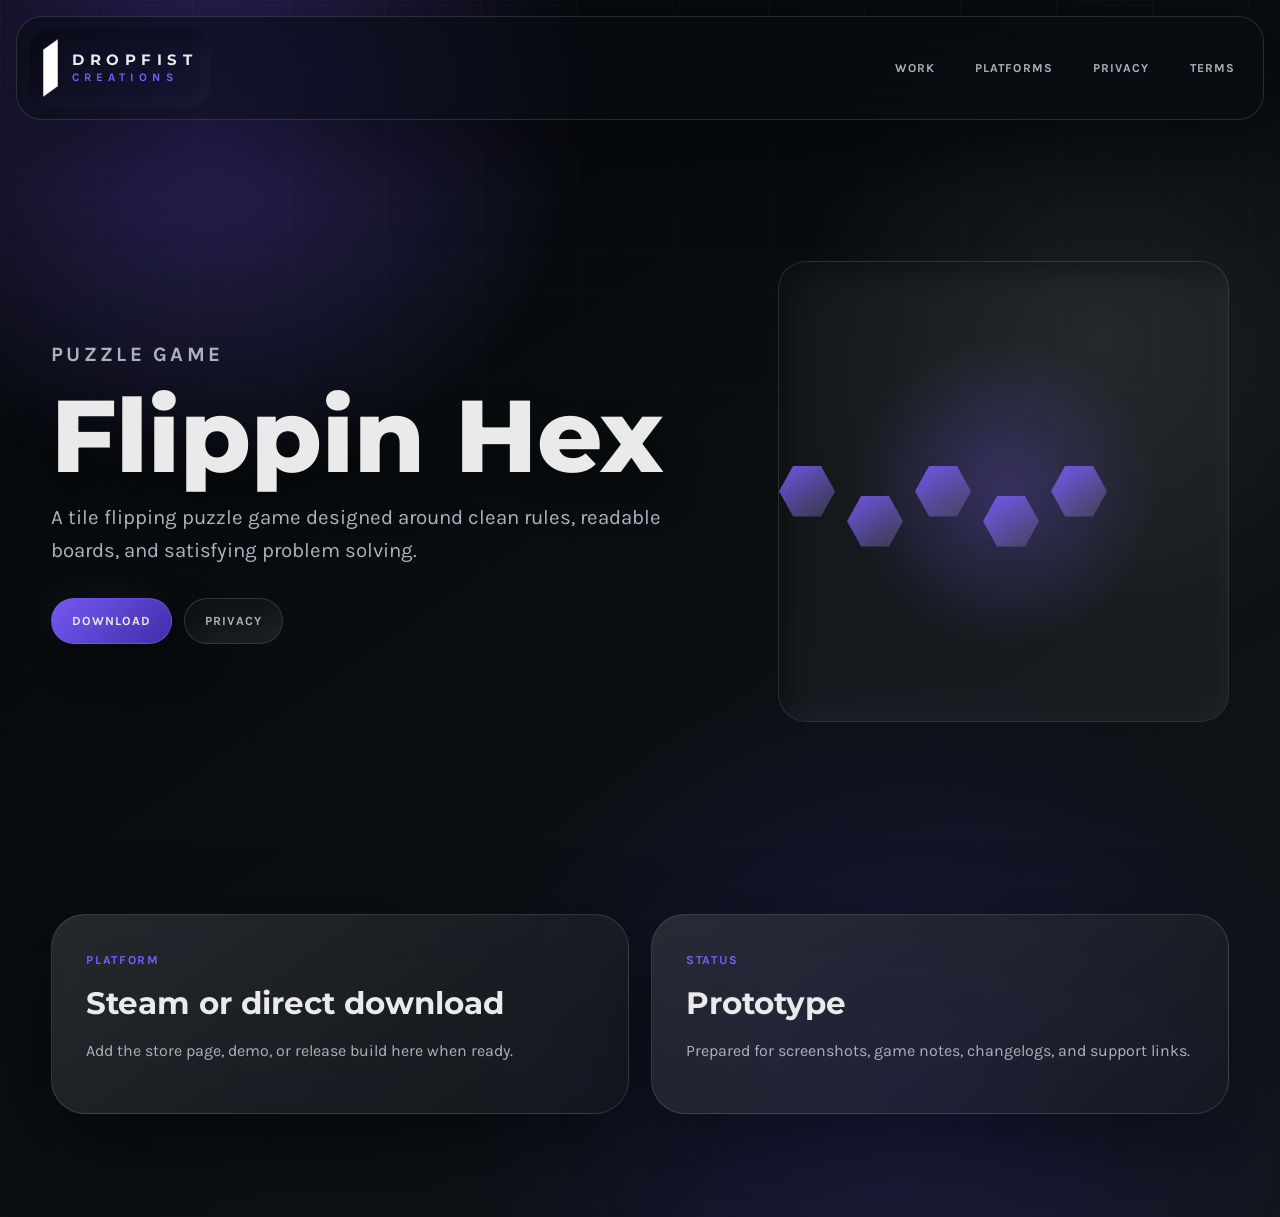
==== flippin-hex.html @ a6e9f721 "Created fresh Dropfist Creations website - Built a new static GitHub Pages site for the Dropfist Cre" ====
<!DOCTYPE html>
<html lang="en">
<head>
  <meta charset="UTF-8" />
  <meta name="viewport" content="width=device-width, initial-scale=1.0" />
  <meta name="description" content="Flippin Hex is a Dropfist Creations tile flipping puzzle game." />
  <title>Flippin Hex | Dropfist Creations</title>
  <link rel="preconnect" href="https://fonts.googleapis.com" />
  <link rel="preconnect" href="https://fonts.gstatic.com" crossorigin />
  <link href="https://fonts.googleapis.com/css2?family=Karla:wght@400;500;600;700&family=Montserrat:wght@500;600;700;800&display=swap" rel="stylesheet" />
  <link rel="stylesheet" href="styles.css" />
</head>
<body>
  <header class="site-header">
    <a class="brand" href="index.html#top" aria-label="Dropfist Creations home"><img src="assets/dropfist-creations-logo.svg" alt="" /><span><strong>Dropfist</strong><small>Creations</small></span></a>
    <nav class="desktop-nav" aria-label="Main navigation"><a href="index.html#work">Work</a><a href="index.html#release-paths">Platforms</a><a href="privacy.html">Privacy</a><a href="terms.html">Terms</a></nav>
    <details class="mobile-nav"><summary aria-label="Open navigation"><span></span><span></span><span></span></summary><div><a href="index.html#work">Work</a><a href="index.html#release-paths">Platforms</a><a href="privacy.html">Privacy</a><a href="terms.html">Terms</a></div></details>
  </header>
  <main>
    <section class="page-hero">
      <div>
        <p class="eyebrow">Puzzle game</p>
        <h1>Flippin Hex</h1>
        <p>A tile flipping puzzle game designed around clean rules, readable boards, and satisfying problem solving.</p>
        <div class="hero-actions"><a class="button" href="#downloads">Download</a><a class="button secondary" href="privacy.html#flippin-hex">Privacy</a></div>
      </div>
      <div class="page-visual hex-cluster" aria-hidden="true"><span></span><span></span><span></span><span></span><span></span></div>
    </section>
    <section id="downloads" class="section info-grid">
      <article class="info-card"><span>Platform</span><h2>Steam or direct download</h2><p>Add the store page, demo, or release build here when ready.</p></article>
      <article class="info-card"><span>Status</span><h2>Prototype</h2><p>Prepared for screenshots, game notes, changelogs, and support links.</p></article>
    </section>
  </main>
</body>
</html>
---- styles.css ----
* {
  box-sizing: border-box;
}

:root {
  --ink: #05070a;
  --black: #080d10;
  --charcoal: #151820;
  --white: #eaeaea;
  --muted: #aeb2bc;
  --dim: #6d7280;
  --purple: #7b5cff;
  --purple-dark: #4d35c8;
  --line: rgba(234, 234, 234, 0.14);
  --glass: rgba(255, 255, 255, 0.07);
  --glass-strong: rgba(255, 255, 255, 0.11);
  --shadow: 0 30px 90px rgba(0, 0, 0, 0.48);
  --soft: 18px 18px 44px rgba(0, 0, 0, 0.38), -10px -10px 34px rgba(255, 255, 255, 0.035);
  --inset: inset 10px 10px 24px rgba(0, 0, 0, 0.34), inset -8px -8px 22px rgba(255, 255, 255, 0.04);
}

html {
  scroll-behavior: smooth;
}

body {
  margin: 0;
  min-height: 100vh;
  color: var(--white);
  background:
    radial-gradient(circle at 16% 8%, rgba(123, 92, 255, 0.34), transparent 25%),
    radial-gradient(circle at 86% 28%, rgba(234, 234, 234, 0.08), transparent 22%),
    radial-gradient(circle at 70% 90%, rgba(77, 53, 200, 0.22), transparent 30%),
    linear-gradient(145deg, #040608, var(--black) 42%, #11161c);
  font-family: "Karla", "Segoe UI", sans-serif;
}

body::before {
  position: fixed;
  inset: 0;
  z-index: -1;
  content: "";
  background:
    linear-gradient(90deg, rgba(234, 234, 234, 0.032) 1px, transparent 1px),
    linear-gradient(180deg, rgba(234, 234, 234, 0.024) 1px, transparent 1px);
  background-size: 96px 96px;
  mask-image: linear-gradient(180deg, rgba(0, 0, 0, 0.9), transparent 88%);
  pointer-events: none;
}

a {
  color: inherit;
}

a:focus-visible,
summary:focus-visible {
  outline: 2px solid var(--purple);
  outline-offset: 5px;
}

h1,
h2,
h3,
p {
  overflow-wrap: break-word;
}

.site-header {
  position: sticky;
  top: 16px;
  z-index: 50;
  display: flex;
  align-items: center;
  justify-content: space-between;
  gap: 22px;
  width: min(calc(100% - 32px), 1380px);
  margin: 16px auto 0;
  padding: 12px;
  border: 1px solid var(--line);
  border-radius: 26px;
  background: rgba(9, 13, 17, 0.66);
  box-shadow: var(--shadow);
  backdrop-filter: blur(24px) saturate(135%);
}

.brand {
  display: inline-flex;
  align-items: center;
  gap: 13px;
  min-width: 0;
  padding: 10px 13px;
  border-radius: 20px;
  text-decoration: none;
  box-shadow: var(--inset);
}

.brand img {
  width: 17px;
  height: 58px;
  object-fit: contain;
}

.brand span {
  display: grid;
  gap: 5px;
  min-width: 0;
  text-transform: uppercase;
  line-height: 1;
}

.brand strong {
  font-family: "Montserrat", "Segoe UI", sans-serif;
  font-size: clamp(0.8rem, 1.2vw, 1rem);
  letter-spacing: 0.36em;
}

.brand small {
  color: var(--purple);
  font-size: clamp(0.58rem, 0.9vw, 0.76rem);
  font-weight: 700;
  letter-spacing: 0.44em;
}

.desktop-nav {
  display: flex;
  align-items: center;
  gap: 8px;
  color: var(--muted);
  font-size: 0.76rem;
  font-weight: 700;
  letter-spacing: 0.09em;
  text-transform: uppercase;
}

.desktop-nav a,
.mobile-nav a {
  text-decoration: none;
}

.desktop-nav a {
  display: inline-flex;
  align-items: center;
  min-height: 42px;
  padding: 0 15px;
  border: 1px solid transparent;
  border-radius: 999px;
}

.desktop-nav a:hover {
  color: var(--white);
  border-color: var(--line);
  background: var(--glass);
  box-shadow: var(--inset);
}

.mobile-nav {
  display: none;
}

.hero {
  display: grid;
  grid-template-columns: minmax(0, 0.95fr) minmax(360px, 0.72fr);
  gap: clamp(34px, 7vw, 110px);
  align-items: center;
  width: min(100%, 1500px);
  margin: 0 auto;
  padding: clamp(80px, 11vw, 150px) clamp(22px, 4vw, 58px) clamp(54px, 7vw, 100px);
}

.eyebrow {
  margin: 0;
  color: var(--purple);
  font-size: 0.76rem;
  font-weight: 700;
  letter-spacing: 0.16em;
  text-transform: uppercase;
}

.hero h1,
.page-hero h1 {
  max-width: 930px;
  margin: 20px 0 0;
  font-family: "Montserrat", "Segoe UI", sans-serif;
  font-size: clamp(3.4rem, 8vw, 8.8rem);
  font-weight: 800;
  line-height: 0.88;
  letter-spacing: 0;
  text-shadow: 0 22px 42px rgba(0, 0, 0, 0.46);
}

.hero-copy {
  position: relative;
}

.hero-copy::before {
  position: absolute;
  left: -24px;
  top: -30px;
  width: 128px;
  height: 128px;
  content: "";
  border: 1px solid rgba(123, 92, 255, 0.36);
  border-radius: 36px;
  box-shadow: var(--inset);
  transform: rotate(14deg);
}

.hero-copy > p:not(.eyebrow),
.page-hero p,
.section-head p,
.support-panel p {
  max-width: 730px;
  color: var(--muted);
  font-size: clamp(1.08rem, 1.6vw, 1.45rem);
  line-height: 1.58;
}

.hero-copy > p:not(.eyebrow) {
  margin: 30px 0 0;
}

.button,
.tile-actions a,
.legal-actions a {
  display: inline-flex;
  align-items: center;
  justify-content: center;
  min-height: 46px;
  padding: 0 20px;
  border: 1px solid rgba(123, 92, 255, 0.55);
  border-radius: 999px;
  color: var(--white);
  background: linear-gradient(135deg, rgba(123, 92, 255, 0.96), rgba(77, 53, 200, 0.82));
  box-shadow: var(--soft);
  font-size: 0.78rem;
  font-weight: 700;
  letter-spacing: 0.08em;
  text-decoration: none;
  text-transform: uppercase;
  white-space: nowrap;
  transition: transform 180ms ease, box-shadow 180ms ease;
}

.button:hover,
.tile-actions a:hover,
.legal-actions a:hover {
  transform: translateY(-2px);
}

.button.secondary,
.tile-actions a:not(:first-child),
.legal-actions a:not(:first-child) {
  color: var(--muted);
  border-color: var(--line);
  background: rgba(255, 255, 255, 0.055);
  box-shadow: var(--inset);
}

.hero-actions,
.tile-actions,
.legal-actions {
  display: flex;
  flex-wrap: wrap;
  gap: 12px;
  margin-top: 32px;
}

.hero-mark {
  position: relative;
  min-height: 560px;
}

.mark-orbit {
  position: absolute;
  inset: 50%;
  display: grid;
  place-items: center;
  width: min(78vw, 390px);
  aspect-ratio: 1;
  border: 1px solid var(--line);
  border-radius: 44px;
  background:
    linear-gradient(145deg, rgba(234, 234, 234, 0.12), rgba(234, 234, 234, 0.025)),
    rgba(12, 17, 21, 0.62);
  box-shadow: var(--shadow);
  transform: translate(-50%, -50%) rotate(8deg);
  backdrop-filter: blur(22px);
}

.mark-orbit::before {
  position: absolute;
  inset: 34px;
  content: "";
  border-radius: 34px;
  box-shadow: var(--inset);
}

.mark-orbit img {
  width: 86px;
  height: auto;
  filter: drop-shadow(0 0 34px rgba(234, 234, 234, 0.2));
  transform: rotate(-8deg);
}

.signal-card {
  position: absolute;
  display: grid;
  gap: 6px;
  width: 180px;
  padding: 18px;
  border: 1px solid var(--line);
  border-radius: 24px;
  background: rgba(255, 255, 255, 0.08);
  box-shadow: var(--soft);
  backdrop-filter: blur(18px);
}

.signal-card span {
  color: var(--purple);
  font-size: 0.72rem;
  font-weight: 700;
  letter-spacing: 0.14em;
  text-transform: uppercase;
}

.signal-card strong {
  font-family: "Montserrat", "Segoe UI", sans-serif;
  font-size: 1.25rem;
  font-weight: 600;
}

.signal-card.one {
  top: 40px;
  left: 12px;
}

.signal-card.two {
  right: 0;
  top: 230px;
}

.signal-card.three {
  bottom: 44px;
  left: 80px;
}

.ticker {
  display: grid;
  grid-template-columns: repeat(4, minmax(0, 1fr));
  width: min(calc(100% - 44px), 1250px);
  margin: 0 auto;
  overflow: hidden;
  border: 1px solid var(--line);
  border-radius: 30px;
  background: rgba(255, 255, 255, 0.06);
  box-shadow: var(--shadow);
  backdrop-filter: blur(22px);
}

.ticker span {
  display: grid;
  place-items: center;
  min-height: 78px;
  padding: 16px;
  color: var(--muted);
  border-right: 1px solid rgba(234, 234, 234, 0.08);
  font-size: 0.78rem;
  font-weight: 700;
  letter-spacing: 0.12em;
  text-align: center;
  text-transform: uppercase;
}

.ticker span:last-child {
  border-right: 0;
}

.section {
  width: min(100%, 1500px);
  margin: 0 auto;
  padding: clamp(68px, 8vw, 120px) clamp(22px, 4vw, 58px);
}

.section-head {
  display: grid;
  gap: 14px;
  max-width: 800px;
  margin-bottom: 38px;
}

.section-head h2,
.release-section h2,
.legal-strip h2,
.support-panel h2 {
  margin: 0;
  font-family: "Montserrat", "Segoe UI", sans-serif;
  font-size: clamp(2.35rem, 5.4vw, 5.7rem);
  font-weight: 700;
  line-height: 0.96;
}

.bento-grid {
  display: grid;
  grid-template-columns: minmax(0, 1.12fr) minmax(320px, 0.88fr);
  grid-auto-flow: dense;
  gap: 22px;
}

.project-tile,
.release-river article,
.legal-strip,
.support-panel,
.info-card {
  border: 1px solid var(--line);
  border-radius: 34px;
  background:
    linear-gradient(145deg, rgba(234, 234, 234, 0.12), rgba(234, 234, 234, 0.028)),
    rgba(12, 17, 21, 0.58);
  box-shadow: var(--shadow);
  backdrop-filter: blur(22px) saturate(130%);
}

.project-tile {
  position: relative;
  display: grid;
  gap: 22px;
  min-height: 440px;
  padding: clamp(24px, 3vw, 36px);
  overflow: hidden;
}

.project-tile::after {
  position: absolute;
  right: 22px;
  bottom: 22px;
  width: 86px;
  height: 86px;
  content: "";
  border-radius: 28px;
  box-shadow: var(--inset);
  transform: rotate(14deg);
}

.feature-tile {
  grid-row: span 2;
  min-height: 730px;
}

.hex-tile {
  grid-column: span 2;
  grid-template-columns: minmax(260px, 0.58fr) minmax(0, 1fr);
  align-items: center;
  min-height: 330px;
}

.tile-visual,
.scanner-stack,
.map-board,
.hex-cluster,
.page-visual {
  display: grid;
  place-items: center;
  min-height: 250px;
  border: 1px solid rgba(234, 234, 234, 0.1);
  border-radius: 28px;
  background:
    radial-gradient(circle at 50% 50%, rgba(123, 92, 255, 0.28), transparent 48%),
    rgba(255, 255, 255, 0.045);
  box-shadow: var(--inset);
}

.tile-visual img,
.page-visual img {
  width: min(42%, 180px);
}

.project-tile h3 {
  margin: 0;
  font-family: "Montserrat", "Segoe UI", sans-serif;
  font-size: clamp(2.1rem, 4.2vw, 4.5rem);
  font-weight: 700;
  line-height: 0.98;
}

.project-tile p:not(.eyebrow) {
  color: var(--muted);
  font-size: 1.03rem;
  line-height: 1.62;
}

.scanner-stack {
  grid-template-columns: repeat(3, minmax(54px, 76px));
  gap: 14px;
}

.scanner-stack span {
  width: 100%;
  height: 128px;
  border: 1px solid rgba(234, 234, 234, 0.18);
  border-radius: 20px;
  background: linear-gradient(145deg, rgba(123, 92, 255, 0.82), rgba(8, 13, 16, 0.9));
  box-shadow: var(--soft);
}

.scanner-stack span:nth-child(2) {
  transform: translateY(-26px);
}

.map-board {
  grid-template-columns: repeat(4, minmax(38px, 62px));
  gap: 8px;
  align-content: center;
}

.map-board span {
  aspect-ratio: 1;
  border: 1px solid rgba(234, 234, 234, 0.14);
  border-radius: 13px;
  background: rgba(255, 255, 255, 0.045);
  box-shadow: inset 5px 5px 12px rgba(0, 0, 0, 0.28), inset -4px -4px 10px rgba(255, 255, 255, 0.05);
}

.map-board span:nth-child(3n),
.map-board span:nth-child(5) {
  background: rgba(123, 92, 255, 0.55);
}

.hex-cluster {
  grid-template-columns: repeat(5, 56px);
  gap: 12px;
}

.hex-cluster span {
  width: 56px;
  aspect-ratio: 1;
  background: linear-gradient(145deg, rgba(123, 92, 255, 0.92), rgba(234, 234, 234, 0.16));
  clip-path: polygon(25% 5%, 75% 5%, 100% 50%, 75% 95%, 25% 95%, 0 50%);
  filter: drop-shadow(10px 10px 12px rgba(0, 0, 0, 0.36));
}

.hex-cluster span:nth-child(even) {
  transform: translateY(30px);
}

.release-section {
  display: grid;
  grid-template-columns: minmax(0, 0.82fr) minmax(360px, 0.76fr);
  gap: clamp(32px, 7vw, 110px);
  align-items: start;
}

.release-river {
  display: grid;
  gap: 18px;
}

.release-river article {
  padding: 26px;
}

.release-river article:nth-child(2) {
  margin-left: clamp(0px, 5vw, 70px);
}

.release-river article:nth-child(3) {
  margin-left: clamp(0px, 10vw, 140px);
}

.release-river span,
.info-card span {
  color: var(--purple);
  font-size: 0.76rem;
  font-weight: 700;
  letter-spacing: 0.14em;
  text-transform: uppercase;
}

.release-river h3,
.info-card h2 {
  margin: 16px 0 0;
  font-family: "Montserrat", "Segoe UI", sans-serif;
  font-size: clamp(1.35rem, 2.4vw, 2.25rem);
}

.release-river p,
.info-card p {
  color: var(--muted);
  line-height: 1.62;
}

.legal-strip,
.support-panel {
  display: grid;
  grid-template-columns: minmax(0, 1fr) auto;
  gap: 28px;
  align-items: center;
  width: min(calc(100% - 44px), 1380px);
  margin: clamp(38px, 6vw, 70px) auto;
  padding: clamp(30px, 5vw, 58px);
}

.support-panel {
  margin-top: 0;
}

.site-footer {
  display: grid;
  gap: 28px;
  width: min(calc(100% - 44px), 1380px);
  margin: 0 auto;
  padding: clamp(50px, 7vw, 90px) 0 38px;
  color: var(--dim);
}

.site-footer nav {
  display: flex;
  flex-wrap: wrap;
  gap: 14px 24px;
}

.site-footer a {
  color: var(--muted);
  text-decoration: none;
}

.site-footer a:hover {
  color: var(--white);
}

.page-hero {
  display: grid;
  grid-template-columns: minmax(0, 0.82fr) minmax(320px, 0.58fr);
  gap: clamp(32px, 7vw, 110px);
  align-items: center;
  width: min(100%, 1500px);
  margin: 0 auto;
  padding: clamp(80px, 11vw, 150px) clamp(22px, 4vw, 58px) clamp(52px, 7vw, 90px);
}

.page-visual {
  min-height: clamp(330px, 36vw, 540px);
}

.info-grid {
  display: grid;
  grid-template-columns: repeat(2, minmax(0, 1fr));
  gap: 22px;
}

.info-card {
  padding: clamp(24px, 3vw, 34px);
}

.legal-list {
  display: grid;
  gap: 18px;
}

.reveal {
  animation: reveal both;
  animation-timeline: view();
  animation-range: entry 0% cover 30%;
}

@keyframes reveal {
  from {
    opacity: 0;
    transform: translateY(34px) scale(0.985);
  }

  to {
    opacity: 1;
    transform: translateY(0) scale(1);
  }
}

@media (max-width: 1080px) {
  .hero,
  .bento-grid,
  .release-section,
  .legal-strip,
  .support-panel,
  .page-hero,
  .info-grid {
    grid-template-columns: 1fr;
  }

  .hex-tile {
    grid-column: auto;
    grid-template-columns: 1fr;
  }

  .release-river article:nth-child(2),
  .release-river article:nth-child(3) {
    margin-left: 0;
  }

  .hero-mark {
    min-height: 440px;
  }
}

@media (max-width: 720px) {
  .site-header {
    top: 8px;
    width: min(calc(100% - 16px), 1380px);
    margin-top: 8px;
    border-radius: 20px;
  }

  .desktop-nav {
    display: none;
  }

  .mobile-nav {
    position: relative;
    display: block;
    margin-left: auto;
  }

  .mobile-nav summary {
    display: flex;
    align-items: center;
    justify-content: center;
    flex-direction: column;
    width: 46px;
    height: 42px;
    border: 1px solid var(--line);
    border-radius: 16px;
    background: var(--glass);
    box-shadow: var(--inset);
    cursor: pointer;
    list-style: none;
  }

  .mobile-nav summary::-webkit-details-marker {
    display: none;
  }

  .mobile-nav summary span {
    width: 18px;
    height: 2px;
    margin: 2px 0;
    background: var(--white);
  }

  .mobile-nav div {
    position: absolute;
    top: calc(100% + 12px);
    right: 0;
    z-index: 70;
    display: grid;
    width: min(78vw, 260px);
    padding: 10px;
    border: 1px solid var(--line);
    border-radius: 22px;
    background: rgba(8, 13, 16, 0.86);
    box-shadow: var(--shadow);
    backdrop-filter: blur(22px);
  }

  .mobile-nav a {
    padding: 12px;
    border-radius: 12px;
    color: var(--muted);
    font-size: 0.74rem;
    font-weight: 700;
    letter-spacing: 0.1em;
    text-transform: uppercase;
  }

  .hero h1,
  .page-hero h1 {
    font-size: clamp(3rem, 15vw, 5rem);
  }

  .ticker {
    grid-template-columns: 1fr 1fr;
  }

  .hero-mark {
    min-height: 360px;
  }

  .signal-card {
    width: 148px;
    padding: 14px;
  }

  .signal-card.two {
    right: 0;
    top: 172px;
  }

  .button,
  .tile-actions a,
  .legal-actions a {
    width: 100%;
  }

  .hex-cluster {
    grid-template-columns: repeat(3, 52px);
  }

  .scanner-stack {
    grid-template-columns: repeat(3, minmax(42px, 62px));
  }
}

@media (prefers-reduced-motion: reduce) {
  *,
  *::before,
  *::after {
    scroll-behavior: auto !important;
    animation: none !important;
    transition: none !important;
  }
}
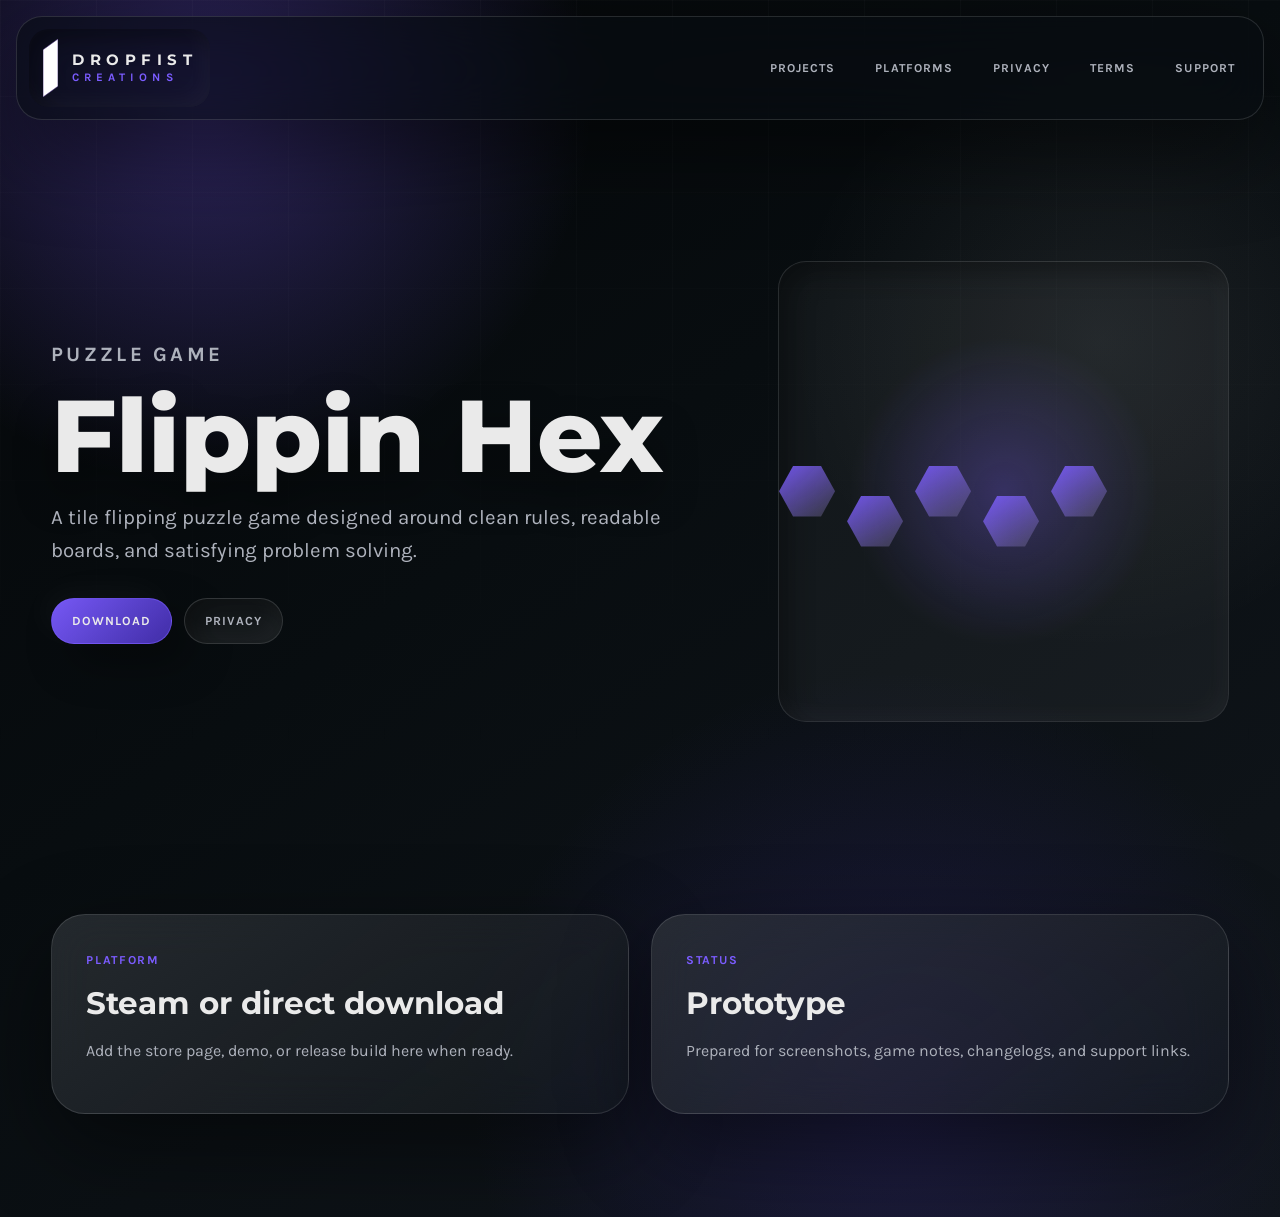
==== commit ab45bb84: "Standardize main site navigation - Made the main navigation consistent across all pages - Renamed Wo" ====
--- a/flippin-hex.html
+++ b/flippin-hex.html
@@ -13,8 +13,8 @@
 <body>
   <header class="site-header">
     <a class="brand" href="index.html#top" aria-label="Dropfist Creations home"><img src="assets/dropfist-creations-logo.svg" alt="" /><span><strong>Dropfist</strong><small>Creations</small></span></a>
-    <nav class="desktop-nav" aria-label="Main navigation"><a href="index.html#work">Work</a><a href="index.html#release-paths">Platforms</a><a href="privacy.html">Privacy</a><a href="terms.html">Terms</a></nav>
-    <details class="mobile-nav"><summary aria-label="Open navigation"><span></span><span></span><span></span></summary><div><a href="index.html#work">Work</a><a href="index.html#release-paths">Platforms</a><a href="privacy.html">Privacy</a><a href="terms.html">Terms</a></div></details>
+    <nav class="desktop-nav" aria-label="Main navigation"><a href="index.html#work">Projects</a><a href="index.html#release-paths">Platforms</a><a href="privacy.html">Privacy</a><a href="terms.html">Terms</a><a href="index.html#support">Support</a></nav>
+    <details class="mobile-nav"><summary aria-label="Open navigation"><span></span><span></span><span></span></summary><div><a href="index.html#work">Projects</a><a href="index.html#release-paths">Platforms</a><a href="privacy.html">Privacy</a><a href="terms.html">Terms</a><a href="index.html#support">Support</a></div></details>
   </header>
   <main>
     <section class="page-hero">
--- a/styles.css
+++ b/styles.css
@@ -444,6 +444,7 @@
 .feature-tile {
   grid-row: span 2;
   min-height: 730px;
+  align-content: start;
 }
 
 .hex-tile {
@@ -460,7 +461,8 @@
 .page-visual {
   display: grid;
   place-items: center;
-  min-height: 250px;
+  height: clamp(260px, 28vw, 430px);
+  min-height: 0;
   border: 1px solid rgba(234, 234, 234, 0.1);
   border-radius: 28px;
   background:
@@ -472,6 +474,26 @@
 .tile-visual img,
 .page-visual img {
   width: min(42%, 180px);
+  max-height: 72%;
+  object-fit: contain;
+}
+
+.feature-tile .tile-visual {
+  width: min(100%, 430px);
+  aspect-ratio: 1;
+  height: auto;
+  justify-self: center;
+}
+
+.resolve-visual img {
+  width: min(56%, 240px);
+  border-radius: 28px;
+}
+
+.lorscana-visual img {
+  width: min(62%, 300px);
+  max-height: 76%;
+  filter: drop-shadow(0 26px 34px rgba(0, 0, 0, 0.42));
 }
 
 .project-tile h3 {
@@ -486,6 +508,71 @@
   color: var(--muted);
   font-size: 1.03rem;
   line-height: 1.62;
+}
+
+.app-shots {
+  display: grid;
+  grid-template-columns: repeat(2, minmax(0, 1fr));
+  gap: 14px;
+  margin-top: 8px;
+}
+
+.app-shots.is-empty {
+  display: none;
+}
+
+.phone-frame {
+  position: relative;
+  margin: 0;
+  padding: 10px;
+  overflow: hidden;
+  border: 1px solid rgba(234, 234, 234, 0.2);
+  border-radius: 34px;
+  background:
+    linear-gradient(145deg, rgba(234, 234, 234, 0.18), rgba(234, 234, 234, 0.035)),
+    #0a0d10;
+  box-shadow:
+    16px 22px 42px rgba(0, 0, 0, 0.42),
+    inset 2px 2px 4px rgba(255, 255, 255, 0.08),
+    inset -5px -5px 12px rgba(0, 0, 0, 0.6);
+}
+
+.phone-frame::before {
+  position: absolute;
+  top: 8px;
+  left: 50%;
+  z-index: 2;
+  width: 44px;
+  height: 7px;
+  content: "";
+  border-radius: 999px;
+  background: rgba(5, 7, 10, 0.88);
+  transform: translateX(-50%);
+}
+
+.phone-frame img {
+  display: block;
+  width: 100%;
+  aspect-ratio: 9 / 19.5;
+  border-radius: 25px;
+  object-fit: cover;
+  object-position: top center;
+  background: #050505;
+}
+
+.app-shots .phone-frame {
+  border-radius: 24px;
+  padding: 7px;
+}
+
+.app-shots .phone-frame::before {
+  width: 30px;
+  height: 5px;
+  top: 6px;
+}
+
+.app-shots .phone-frame img {
+  border-radius: 18px;
 }
 
 .scanner-stack {
@@ -649,6 +736,48 @@
 
 .info-card {
   padding: clamp(24px, 3vw, 34px);
+}
+
+.screenshot-section {
+  padding-top: 0;
+}
+
+.phone-gallery {
+  display: grid;
+  grid-template-columns: repeat(3, minmax(0, 1fr));
+  gap: clamp(16px, 2vw, 26px);
+  align-items: start;
+}
+
+.screenshot-card {
+  display: grid;
+  gap: 14px;
+  padding: clamp(16px, 2vw, 22px);
+  border: 1px solid var(--line);
+  border-radius: 30px;
+  background:
+    linear-gradient(145deg, rgba(234, 234, 234, 0.1), rgba(234, 234, 234, 0.024)),
+    rgba(12, 17, 21, 0.48);
+  box-shadow: var(--soft);
+  backdrop-filter: blur(18px);
+}
+
+.screenshot-card .phone-frame {
+  width: min(100%, 310px);
+  justify-self: center;
+}
+
+.screenshot-card h3 {
+  margin: 0;
+  font-family: "Montserrat", "Segoe UI", sans-serif;
+  font-size: clamp(1.2rem, 2vw, 1.75rem);
+  line-height: 1.08;
+}
+
+.screenshot-card p:not(.eyebrow) {
+  margin: 0;
+  color: var(--muted);
+  line-height: 1.58;
 }
 
 .legal-list {
@@ -697,6 +826,10 @@
 
   .hero-mark {
     min-height: 440px;
+  }
+
+  .phone-gallery {
+    grid-template-columns: repeat(2, minmax(0, 1fr));
   }
 }
 
@@ -805,6 +938,23 @@
   .scanner-stack {
     grid-template-columns: repeat(3, minmax(42px, 62px));
   }
+
+  .app-shots {
+    grid-template-columns: 1fr 1fr;
+  }
+
+  .phone-frame {
+    border-radius: 26px;
+    padding: 8px;
+  }
+
+  .phone-frame img {
+    border-radius: 20px;
+  }
+
+  .phone-gallery {
+    grid-template-columns: 1fr;
+  }
 }
 
 @media (prefers-reduced-motion: reduce) {
